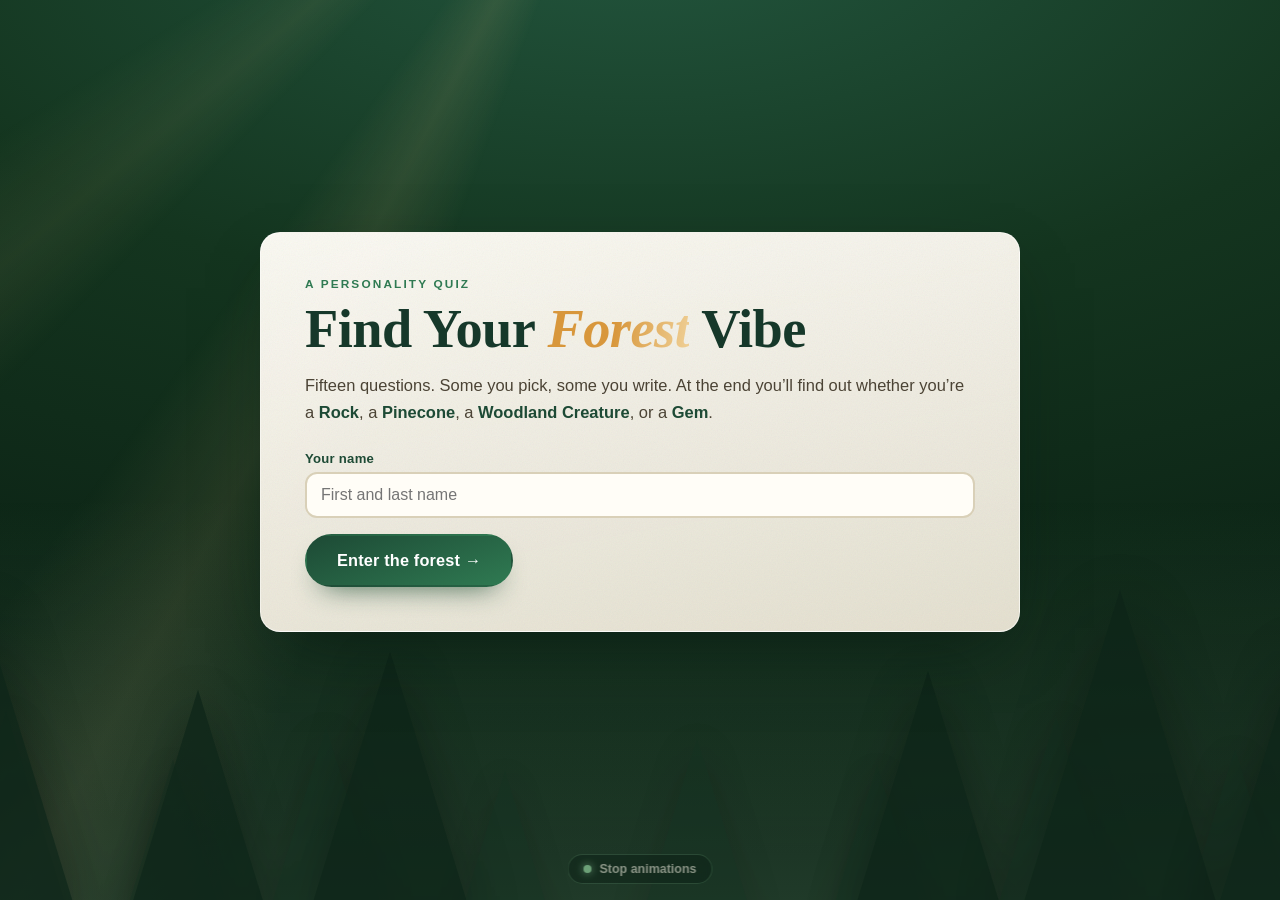
==== index.html @ 9c9c9005 "V1" ====
<!DOCTYPE html>
<html lang="en">
<head>
  <meta charset="UTF-8" />
  <meta name="viewport" content="width=device-width, initial-scale=1.0" />
  <title>Find Your Forest Vibe</title>
  <link rel="stylesheet" href="styles.css" />
  <link rel="icon" href="data:image/svg+xml,<svg xmlns='http://www.w3.org/2000/svg' viewBox='0 0 100 100'><text y='.9em' font-size='90'>🌲</text></svg>" />
</head>
<body>
  <!-- decorative background -->
  <div class="canopy" aria-hidden="true">
    <div class="rays"></div>
    <div class="fog"></div>
    <div class="trees trees--far">
      <span class="tree"></span><span class="tree"></span><span class="tree"></span>
      <span class="tree"></span><span class="tree"></span><span class="tree"></span>
      <span class="tree"></span><span class="tree"></span>
    </div>
    <div class="trees trees--near">
      <span class="tree"></span><span class="tree"></span><span class="tree"></span>
      <span class="tree"></span><span class="tree"></span><span class="tree"></span>
    </div>
    <div class="fireflies">
      <i></i><i></i><i></i><i></i><i></i><i></i><i></i><i></i><i></i><i></i><i></i><i></i>
    </div>
    <div class="leaffall">
      <span>🍃</span><span>🍂</span><span>🍃</span><span>🌿</span><span>🍂</span><span>🍃</span>
    </div>
  </div>

  <div class="confetti" id="confetti" aria-hidden="true"></div>

  <main class="stage">

    <!-- ───────────────────── START ───────────────────── -->
    <section id="screen-start" class="screen is-active">
      <div class="card card--intro">
        <p class="eyebrow">A personality quiz</p>
        <h1 class="title">Find Your <em>Forest</em> Vibe</h1>
        <p class="lede">
          Fifteen questions. Some you pick, some you write.
          At the end you’ll find out whether you’re a
          <strong>Rock</strong>, a <strong>Pinecone</strong>,
          a <strong>Woodland Creature</strong>, or a <strong>Gem</strong>.
        </p>

        <form id="start-form" class="start-form" novalidate>
          <label class="field">
            <span class="field__label">Your name</span>
            <input id="student-name" name="name" type="text" autocomplete="name"
                   placeholder="First and last name" required />
          </label>
          <p id="start-error" class="error" role="alert" hidden></p>
          <button type="submit" class="btn btn--primary btn--big">Enter the forest →</button>
        </form>

        <p id="resume-note" class="resume" hidden>
          Found saved answers from earlier.
          <button type="button" id="resume-btn" class="linkbtn">Pick up where you left off</button>
          ·
          <button type="button" id="discard-btn" class="linkbtn linkbtn--quiet">Start over</button>
        </p>
      </div>
    </section>

    <!-- ───────────────────── QUIZ ───────────────────── -->
    <section id="screen-quiz" class="screen">
      <header class="quizbar">
        <div class="quizbar__row">
          <span class="counter">Question <b id="q-current">1</b> of <b id="q-total">15</b></span>
          <span id="q-kind" class="pill">Multiple choice</span>
        </div>
        <div class="trail">
          <div class="trail__track">
            <div class="progress" role="progressbar" aria-valuemin="0" aria-valuemax="100"
                 aria-valuenow="0" aria-label="Quiz progress">
              <div class="progress__fill" id="progress-fill"></div>
            </div>
            <span class="trail__walker" id="trail-walker"><b>🐿️</b></span>
          </div>
          <span class="trail__goal">🌲</span>
        </div>
      </header>

      <div class="card card--question" id="question-card">
        <form id="question-form" novalidate>
          <h2 class="question" id="question-text"></h2>
          <div class="directions" id="directions" hidden>
            <p class="directions__text" id="question-prompt"></p>
            <p class="directions__req" id="question-req"></p>
          </div>

          <!-- choices get injected here -->
          <div class="choices" id="choices" role="radiogroup" aria-labelledby="question-text"></div>

          <!-- written response -->
          <div class="written" id="written" hidden>
            <textarea id="answer-text" rows="9" spellcheck="true"></textarea>
            <p class="nopaste" id="nopaste" role="alert" hidden>
              🔒 Copy and paste are turned off — please type your answer in your own words.
            </p>
          </div>

          <p id="q-error" class="error" role="alert" hidden></p>

          <div class="nav">
            <button type="button" id="back-btn" class="btn btn--ghost">← Back</button>
            <button type="submit" id="next-btn" class="btn btn--primary">Next →</button>
          </div>
        </form>
      </div>

      <p class="hint" id="keyhint">Tip: press <kbd>1</kbd>–<kbd>4</kbd> to choose, <kbd>Enter</kbd> to continue.</p>
    </section>

    <!-- ───────────────────── RESULTS ───────────────────── -->
    <section id="screen-results" class="screen">
      <div class="card card--result">
        <div class="result__badge" id="result-emoji">🌲</div>
        <p class="eyebrow" id="result-for"></p>
        <h1 class="result__title" id="result-heading"></h1>
        <p class="result__desc" id="result-desc"></p>

        <div class="tally" id="tally"></div>

        <div class="result__actions">
          <button type="button" id="pdf-btn" class="btn btn--primary btn--big">⬇ Save my answers as a PDF</button>
        </div>
        <p class="turnin">
          This is the last step — save the PDF and turn it in so your teacher
          gets your written answers.
        </p>

        <div class="result__secondary">
          <button type="button" id="edit-btn" class="btn btn--ghost">← Go back and edit</button>
          <button type="button" id="download-btn" class="btn btn--ghost">Backup: save as text file</button>
          <button type="button" id="restart-btn" class="btn btn--ghost btn--quiet">Start over</button>
        </div>

        <div class="helpnote" id="helpnote">
          <p class="helpnote__title">⚠️ If the PDF won’t save</p>
          <p class="helpnote__body">
            Don’t close this tab. Tell <span id="teacher-name">your teacher</span>
            right away<span id="teacher-contact"></span> so your work doesn’t get lost —
            they can help you save it another way.
          </p>
        </div>
      </div>
    </section>

  </main>

  <!-- ─────────────── turn-it-in reminder ─────────────── -->
  <div class="modal no-print" id="submit-modal" hidden>
    <div class="modal__backdrop" data-close="submit"></div>
    <div class="modal__panel" role="dialog" aria-modal="true" aria-labelledby="submit-modal-title">
      <div class="modal__icon">📥</div>
      <h2 class="modal__title" id="submit-modal-title">Before you go — turn it in!</h2>
      <ol class="steps">
        <li><b>Save your PDF.</b> Use the green button and choose <i>Save as PDF</i>.</li>
        <li><b>Upload it to Schoology</b> right now, while you have time.</li>
        <li>Then you’re done — no need to keep this tab open.</li>
      </ol>
      <p class="modal__note">
        Do it now rather than later — nothing is saved anywhere except on this computer.
      </p>
      <div class="modal__actions">
        <button type="button" class="btn btn--primary" id="modal-pdf-btn">⬇ Save my PDF now</button>
        <button type="button" class="btn btn--ghost" data-close="submit">I already submitted it</button>
      </div>
    </div>
  </div>

  <!-- Never shown on screen. This is what the PDF / printout is made of. -->
  <article id="print-sheet" aria-hidden="true">
    <header class="sheet__head">
      <h1>Find Your Forest Vibe</h1>
      <table class="sheet__meta">
        <tr><th>Name</th><td id="print-name"></td></tr>
        <tr><th>Completed</th><td id="print-date"></td></tr>
        <tr><th>Result</th><td id="print-result"></td></tr>
        <tr><th>Points</th><td id="print-tally"></td></tr>
      </table>
    </header>
    <ol class="sheet__list" id="print-list"></ol>
  </article>

  <button type="button" id="motion-toggle" class="motion-toggle no-print" aria-pressed="false">
    <span class="motion-toggle__dot" aria-hidden="true"></span>
    <span id="motion-label">Stop animations</span>
  </button>

  <script src="questions.js"></script>
  <script src="app.js"></script>
</body>
</html>
---- styles.css ----
/* ============================================================
   Find Your Forest Vibe
   ============================================================ */

:root {
  --bark:       #2f2418;
  --moss-900:   #0d2418;
  --moss-800:   #16382a;
  --moss-700:   #1d4a35;
  --moss-500:   #2f7a52;
  --moss-300:   #6fae83;
  --fern:       #8fce9b;
  --cream:      #f6f1e4;
  --cream-dim:  #e4dcc7;
  --paper:      #fffdf7;
  --amber:      #d8973c;
  --amber-soft: #f0c987;
  --berry:      #b4453c;

  --radius:     20px;
  --radius-sm:  12px;
  --shadow:     0 26px 70px -30px rgba(6, 24, 15, .8);
  --ring:       0 0 0 3px rgba(216, 151, 60, .55);

  --serif: "Iowan Old Style", "Palatino Linotype", Palatino, Georgia, "Times New Roman", serif;
  --sans: -apple-system, BlinkMacSystemFont, "Segoe UI", Roboto, "Helvetica Neue", Arial, sans-serif;

  /* subtle paper grain, inlined so the page stays a single self-contained folder */
  --grain: url("data:image/svg+xml,%3Csvg xmlns='http://www.w3.org/2000/svg' width='140' height='140'%3E%3Cfilter id='n'%3E%3CfeTurbulence type='fractalNoise' baseFrequency='.85' numOctaves='3'/%3E%3C/filter%3E%3Crect width='140' height='140' filter='url(%23n)' opacity='.35'/%3E%3C/svg%3E");
}

* { box-sizing: border-box; }

/* beats layout rules like `.choices { display: grid }` */
[hidden] { display: none !important; }

html, body { height: 100%; }

body {
  margin: 0;
  font-family: var(--sans);
  color: var(--cream);
  background: radial-gradient(150% 105% at 50% -10%, #23573f 0%, #14351f 42%, #081a10 100%);
  -webkit-font-smoothing: antialiased;
  overflow-x: hidden;

  /* page text can't be selected, so it can't be copied out either */
  -webkit-user-select: none;
  -ms-user-select: none;
  user-select: none;
}

/* …except inside the boxes students type in, where they still need to select
   and correct their own words. Pasting into them is blocked in app.js. */
textarea, input[type="text"] {
  -webkit-user-select: text;
  -ms-user-select: text;
  user-select: text;
}

/* ============================================================
   1. THE FOREST (decorative background)
   ============================================================ */

.canopy { position: fixed; inset: 0; pointer-events: none; z-index: 0; overflow: hidden; }

/* light filtering down through the trees */
.rays {
  position: absolute; top: -30%; left: 50%; width: 160vmax; height: 160vmax;
  transform: translateX(-50%);
  background: conic-gradient(
    from 200deg at 50% 0%,
    transparent 0deg, rgba(240, 201, 135, .10) 8deg, transparent 16deg,
    transparent 24deg, rgba(240, 201, 135, .07) 30deg, transparent 38deg,
    transparent 50deg, rgba(240, 201, 135, .09) 56deg, transparent 66deg
  );
  animation: sweep 26s ease-in-out infinite alternate;
}
@keyframes sweep {
  from { transform: translateX(-50%) rotate(-4deg); opacity: .75; }
  to   { transform: translateX(-50%) rotate(4deg);  opacity: 1; }
}

.fog {
  position: absolute; inset: auto 0 0 0; height: 62%;
  background: linear-gradient(to top, rgba(143, 206, 155, .18), transparent 72%);
  animation: breathe 12s ease-in-out infinite alternate;
}
@keyframes breathe { from { opacity: .65; } to { opacity: 1; } }

/* two parallax tree layers, each drifting a little */
.trees { position: absolute; inset: auto 0 0 0; }
.trees--far  { height: 40vh; opacity: .38; animation: sway 19s ease-in-out infinite alternate; }
.trees--near { height: 52vh; opacity: .72; animation: sway 13s ease-in-out infinite alternate-reverse; }

@keyframes sway {
  from { transform: translateX(-14px); }
  to   { transform: translateX(14px); }
}

.tree {
  position: absolute; bottom: -3vh;
  width: 0; height: 0;
  border-left: 6.5vw solid transparent;
  border-right: 6.5vw solid transparent;
  border-bottom: 30vh solid var(--moss-900);
  filter: drop-shadow(0 0 26px rgba(0, 0, 0, .4));
  transform: scale(var(--s, 1));
  transform-origin: 50% 100%;
}
.trees--far .tree { border-bottom-color: #123020; }

.trees--far  .tree:nth-child(1) { left: -6vw;  --s: .8; }
.trees--far  .tree:nth-child(2) { left:  7vw;  --s: .62; }
.trees--far  .tree:nth-child(3) { left: 19vw;  --s: .74; }
.trees--far  .tree:nth-child(4) { left: 33vw;  --s: .58; }
.trees--far  .tree:nth-child(5) { left: 48vw;  --s: .7; }
.trees--far  .tree:nth-child(6) { left: 62vw;  --s: .6; }
.trees--far  .tree:nth-child(7) { left: 76vw;  --s: .78; }
.trees--far  .tree:nth-child(8) { left: 90vw;  --s: .66; }

.trees--near .tree:nth-child(1) { left: -8vw;   --s: 1.2; }
.trees--near .tree:nth-child(2) { left:  9vw;   --s: .88; }
.trees--near .tree:nth-child(3) { left: 24vw;   --s: 1.02; }
.trees--near .tree:nth-child(4) { right: 21vw;  --s: .95; }
.trees--near .tree:nth-child(5) { right: 6vw;   --s: 1.25; }
.trees--near .tree:nth-child(6) { right: -8vw;  --s: 1.05; }

/* fireflies */
.fireflies { position: absolute; inset: 0; }
.fireflies i {
  position: absolute; bottom: -20px;
  width: 6px; height: 6px; border-radius: 50%;
  background: var(--amber-soft);
  box-shadow: 0 0 10px 3px rgba(240, 201, 135, .55);
  opacity: 0;
  animation: float linear infinite, glow 2.6s ease-in-out infinite;
}
.fireflies i:nth-child(1)  { left:  5%; animation-duration: 21s, 2.2s; animation-delay:  0s, .1s; }
.fireflies i:nth-child(2)  { left: 13%; animation-duration: 26s, 3.1s; animation-delay:  3s, .6s; }
.fireflies i:nth-child(3)  { left: 22%; animation-duration: 18s, 2.5s; animation-delay:  7s, .2s; }
.fireflies i:nth-child(4)  { left: 30%; animation-duration: 29s, 3.4s; animation-delay:  1s, .9s; }
.fireflies i:nth-child(5)  { left: 39%; animation-duration: 23s, 2.1s; animation-delay:  9s, .4s; }
.fireflies i:nth-child(6)  { left: 47%; animation-duration: 20s, 2.9s; animation-delay:  5s, .7s; }
.fireflies i:nth-child(7)  { left: 56%; animation-duration: 27s, 2.4s; animation-delay: 12s, .3s; }
.fireflies i:nth-child(8)  { left: 65%; animation-duration: 22s, 3.2s; animation-delay:  2s, .8s; }
.fireflies i:nth-child(9)  { left: 73%; animation-duration: 25s, 2.6s; animation-delay:  8s, .5s; }
.fireflies i:nth-child(10) { left: 81%; animation-duration: 19s, 3.0s; animation-delay: 14s, .1s; }
.fireflies i:nth-child(11) { left: 89%; animation-duration: 28s, 2.3s; animation-delay:  4s, .6s; }
.fireflies i:nth-child(12) { left: 96%; animation-duration: 24s, 2.8s; animation-delay: 10s, .9s; }

@keyframes float {
  0%   { transform: translate(0, 0) scale(.6); opacity: 0; }
  8%   { opacity: 1; }
  35%  { transform: translate(34px, -38vh) scale(1); }
  70%  { transform: translate(-26px, -74vh) scale(.85); }
  92%  { opacity: .5; }
  100% { transform: translate(14px, -108vh) scale(.5); opacity: 0; }
}
@keyframes glow {
  0%, 100% { box-shadow: 0 0 6px 2px rgba(240, 201, 135, .3); }
  50%      { box-shadow: 0 0 16px 5px rgba(240, 201, 135, .75); }
}

/* drifting leaves */
.leaffall { position: absolute; inset: 0; }
.leaffall span {
  position: absolute; top: -8vh; font-size: 20px; opacity: .5;
  animation: tumble linear infinite;
}
.leaffall span:nth-child(1) { left: 12%; animation-duration: 17s; animation-delay: 0s;  font-size: 18px; }
.leaffall span:nth-child(2) { left: 28%; animation-duration: 23s; animation-delay: 6s;  font-size: 22px; }
.leaffall span:nth-child(3) { left: 45%; animation-duration: 19s; animation-delay: 11s; font-size: 16px; }
.leaffall span:nth-child(4) { left: 63%; animation-duration: 25s; animation-delay: 3s;  font-size: 20px; }
.leaffall span:nth-child(5) { left: 78%; animation-duration: 21s; animation-delay: 15s; font-size: 17px; }
.leaffall span:nth-child(6) { left: 92%; animation-duration: 27s; animation-delay: 8s;  font-size: 21px; }

@keyframes tumble {
  0%   { transform: translate(0, 0) rotate(0deg); opacity: 0; }
  10%  { opacity: .55; }
  25%  { transform: translate(-40px, 25vh) rotate(120deg); }
  50%  { transform: translate(45px, 52vh) rotate(220deg); }
  75%  { transform: translate(-30px, 78vh) rotate(340deg); }
  95%  { opacity: .3; }
  100% { transform: translate(20px, 112vh) rotate(460deg); opacity: 0; }
}

/* ============================================================
   2. LAYOUT
   ============================================================ */

.stage {
  position: relative; z-index: 1;
  min-height: 100%;
  display: flex; align-items: center; justify-content: center;
  padding: clamp(18px, 4vw, 48px);
  padding-bottom: 84px; /* room for the motion toggle */
}

/* ---------- stop-animations toggle ---------- */
.motion-toggle {
  position: fixed; z-index: 70;
  bottom: 16px; left: 50%; transform: translateX(-50%);
  display: inline-flex; align-items: center; gap: 8px;
  font: inherit; font-size: .78rem; font-weight: 600;
  color: rgba(246, 241, 228, .75);
  background: rgba(10, 30, 20, .6);
  border: 1px solid rgba(143, 206, 155, .28);
  border-radius: 999px;
  padding: 7px 15px; cursor: pointer;
  backdrop-filter: blur(6px);
  transition: color .18s, background .18s, border-color .18s, opacity .18s;
  opacity: .7;
}
.motion-toggle:hover { opacity: 1; color: #fff; border-color: var(--fern); background: rgba(10, 30, 20, .85); }
.motion-toggle:focus-visible { outline: none; opacity: 1; box-shadow: var(--ring); }

.motion-toggle__dot {
  width: 8px; height: 8px; border-radius: 50%;
  background: var(--fern);
  box-shadow: 0 0 8px rgba(143, 206, 155, .9);
  animation: blip 1.6s ease-in-out infinite;
}
@keyframes blip { 0%, 100% { opacity: 1; } 50% { opacity: .25; } }

/* the switch itself: kill every keyframe animation, keep interface transitions */
body.still *,
body.still *::before,
body.still *::after { animation: none !important; }

body.still .leaffall,
body.still .fireflies,
body.still .rays,
body.still .confetti { display: none; }

body.still .motion-toggle__dot { background: #8d8676; box-shadow: none; }

.screen { display: none; width: 100%; max-width: 760px; }
.screen.is-active { display: block; animation: rise .55s cubic-bezier(.2, .7, .3, 1) both; }

@keyframes rise {
  from { opacity: 0; transform: translateY(22px) scale(.985); }
  to   { opacity: 1; transform: none; }
}

/* ---------- cards ---------- */
.card {
  position: relative;
  background: linear-gradient(170deg, rgba(255,253,247,.98), rgba(240,234,218,.95));
  color: var(--bark);
  border-radius: var(--radius);
  box-shadow: var(--shadow);
  padding: clamp(24px, 4.5vw, 44px);
  border: 1px solid rgba(255,255,255,.55);
  isolation: isolate;
}

/* paper grain */
.card::after {
  content: ""; position: absolute; inset: 0; z-index: -1;
  background-image: var(--grain);
  opacity: .22; mix-blend-mode: multiply;
  border-radius: inherit; pointer-events: none;
}

.card + .card { margin-top: 20px; }

.card--question { overflow: hidden; }
.card--question::before {
  content: ""; position: absolute; inset: 0 auto 0 0; width: 6px;
  background: linear-gradient(var(--moss-500), var(--fern), var(--amber-soft));
  background-size: 100% 200%;
  animation: creep 6s ease-in-out infinite alternate;
}
@keyframes creep { from { background-position: 0 0; } to { background-position: 0 100%; } }

.card--question.is-entering { animation: slidein .42s cubic-bezier(.2, .75, .3, 1) both; }
@keyframes slidein {
  from { opacity: 0; transform: translateX(30px) rotate(.4deg); }
  to   { opacity: 1; transform: none; }
}

/* ============================================================
   3. TYPOGRAPHY
   ============================================================ */

.eyebrow {
  margin: 0 0 10px; font-size: .74rem; letter-spacing: .18em;
  text-transform: uppercase; color: var(--moss-500); font-weight: 700;
}

.title {
  font-family: var(--serif);
  font-size: clamp(2.1rem, 6.5vw, 3.4rem);
  line-height: 1.05; margin: 0 0 14px; color: var(--moss-800);
  letter-spacing: -.01em;
}
.title em {
  font-style: italic;
  background: linear-gradient(100deg, var(--amber) 20%, #f3d9a5 45%, var(--amber) 70%);
  background-size: 250% 100%;
  -webkit-background-clip: text; background-clip: text;
  -webkit-text-fill-color: transparent; color: transparent;
  animation: shimmer 5s linear infinite;
}
@keyframes shimmer { to { background-position: -250% 0; } }

.lede { margin: 0 0 26px; font-size: 1.03rem; line-height: 1.6; color: #4b4335; }
.lede strong { color: var(--moss-700); }

.question {
  font-family: var(--serif);
  font-size: clamp(1.4rem, 3.4vw, 1.95rem);
  line-height: 1.25; margin: 0 0 8px; color: var(--moss-800);
}
.question:last-of-type { margin-bottom: 22px; }

/* directions block for the written questions */
.directions {
  margin: 0 0 22px;
  padding: 14px 18px;
  background: linear-gradient(100deg, rgba(240, 201, 135, .22), rgba(240, 201, 135, .08));
  border-left: 4px solid var(--amber);
  border-radius: 0 var(--radius-sm) var(--radius-sm) 0;
}
.directions__text {
  margin: 0; font-size: 1.02rem; line-height: 1.55; color: #52493a;
}
.directions__req {
  margin: 8px 0 0;
  font-size: 1.02rem; font-weight: 800; line-height: 1.4;
  color: var(--moss-700);
  display: flex; align-items: center; gap: 8px;
}
.directions__req::before { content: "✍️"; font-size: 1.05rem; }

/* ============================================================
   4. FORM CONTROLS
   ============================================================ */

.start-form { display: grid; gap: 16px; }
.field { display: grid; gap: 6px; }
.field__label { font-size: .82rem; font-weight: 700; color: var(--moss-700); letter-spacing: .02em; }

input[type="text"], textarea {
  font: inherit; color: var(--bark);
  background: var(--paper);
  border: 2px solid #d9d0b8; border-radius: var(--radius-sm);
  padding: 12px 14px; width: 100%;
  transition: border-color .18s, box-shadow .18s, transform .18s;
}
input[type="text"]:focus, textarea:focus {
  outline: none; border-color: var(--moss-500); box-shadow: var(--ring);
}
input[type="text"]:focus { transform: translateY(-1px); }

/* notebook-paper writing area */
textarea {
  resize: vertical;
  min-height: 240px;
  font-size: 16px;
  line-height: 28px;
  padding: 14px 16px;
  background-image: repeating-linear-gradient(
    transparent 0px, transparent 27px, rgba(47, 122, 82, .16) 27px, rgba(47, 122, 82, .16) 28px
  );
  background-attachment: local;
  background-origin: content-box;
}

/* only appears once a student tries to paste */
.nopaste {
  margin: 12px 0 0; padding: 9px 13px;
  border-radius: 8px;
  background: #fdeceb; border-left: 3px solid var(--berry);
  font-size: .87rem; line-height: 1.45; font-weight: 600; color: #8e2f28;
}
.nopaste.is-flagged { animation: shake .45s cubic-bezier(.36, .07, .19, .97); }

/* ---------- choices ---------- */
.choices { display: grid; gap: 10px; margin-bottom: 22px; }

.choice {
  position: relative; display: block;
  animation: dealin .42s cubic-bezier(.2, .8, .3, 1) both;
  animation-delay: calc(var(--i, 0) * 65ms + 90ms);
}
@keyframes dealin {
  from { opacity: 0; transform: translateY(14px) scale(.97); }
  to   { opacity: 1; transform: none; }
}

.choice input { position: absolute; opacity: 0; width: 0; height: 0; }

.choice__box {
  position: relative; overflow: hidden;
  display: flex; align-items: center; gap: 14px;
  padding: 15px 17px;
  background: var(--paper);
  border: 2px solid #ded5bd; border-radius: var(--radius-sm);
  cursor: pointer; line-height: 1.45;
  transition: transform .16s ease, border-color .18s, box-shadow .18s;
}
.choice__box:hover { border-color: var(--moss-300); transform: translateX(4px); }

/* wash that sweeps in behind the selected answer */
.choice__box::before {
  content: ""; position: absolute; inset: 0; z-index: 0;
  background: linear-gradient(100deg, #e6f5ea, #f8fcf6);
  transform: scaleX(0); transform-origin: left;
  transition: transform .32s cubic-bezier(.2, .8, .3, 1);
}
.choice__box > * { position: relative; z-index: 1; }

.choice__key {
  flex: 0 0 auto;
  width: 30px; height: 30px; border-radius: 50%;
  display: grid; place-items: center;
  font-size: .82rem; font-weight: 700;
  background: #ece4cf; color: #7d7460;
  transition: background .2s, color .2s, transform .2s;
}
.choice__key::before { content: attr(data-num); }

.choice input:checked + .choice__box {
  border-color: var(--moss-500);
  box-shadow: 0 12px 28px -18px rgba(31, 90, 58, .95);
}
.choice input:checked + .choice__box::before { transform: scaleX(1); }
.choice input:checked + .choice__box .choice__key {
  background: var(--moss-500); color: #fff;
}
.choice input:checked + .choice__box .choice__key::before { content: "✓"; }
.choice input:focus-visible + .choice__box { box-shadow: var(--ring); }

.choice__key.is-picked { animation: stamp .42s cubic-bezier(.2, 1.5, .4, 1); }
@keyframes stamp {
  0%   { transform: scale(.5) rotate(-25deg); }
  60%  { transform: scale(1.22) rotate(6deg); }
  100% { transform: scale(1); }
}

.choices.nudge { animation: shake .4s; }

/* ---------- errors ---------- */
.error {
  margin: 14px 0 0; padding: 10px 14px;
  background: #fdeceb; border-left: 3px solid var(--berry);
  border-radius: 8px; color: #8e2f28; font-size: .9rem;
}
.error.shake, .shake { animation: shake .42s cubic-bezier(.36, .07, .19, .97); }
@keyframes shake {
  10%, 90% { transform: translateX(-2px); }
  20%, 80% { transform: translateX(4px); }
  30%, 50%, 70% { transform: translateX(-7px); }
  40%, 60% { transform: translateX(7px); }
}

/* ============================================================
   5. BUTTONS
   ============================================================ */

.btn {
  position: relative; overflow: hidden;
  font: inherit; font-weight: 700; letter-spacing: .01em;
  border: 2px solid transparent; border-radius: 999px;
  padding: 12px 22px; cursor: pointer;
  transition: transform .16s cubic-bezier(.2, .9, .3, 1.4), box-shadow .18s, background .18s, color .18s;
}
.btn:active { transform: translateY(1px) scale(.98); }
.btn:focus-visible { outline: none; box-shadow: var(--ring); }
.btn:disabled { opacity: .65; cursor: default; }

.btn--primary {
  background: linear-gradient(160deg, var(--moss-700), var(--moss-500));
  color: #fff;
  box-shadow: 0 14px 28px -16px rgba(23, 74, 47, .95);
}
.btn--primary:hover { transform: translateY(-2px); box-shadow: 0 22px 36px -18px rgba(23, 74, 47, 1); }

/* light sweeping across the button on hover */
.btn--primary::after {
  content: ""; position: absolute; top: 0; left: -60%;
  width: 45%; height: 100%;
  background: linear-gradient(100deg, transparent, rgba(255,255,255,.32), transparent);
  transform: skewX(-20deg);
}
.btn--primary:hover::after { animation: sheen .75s ease-out; }
@keyframes sheen { to { left: 130%; } }

.btn--ghost { background: transparent; color: var(--moss-700); border-color: #d3c9ae; }
.btn--ghost:hover { border-color: var(--moss-500); background: rgba(47,122,82,.08); transform: translateY(-1px); }
.btn--quiet { color: #8d8676; border-color: transparent; }
.btn--big { justify-self: start; padding: 15px 30px; font-size: 1.02rem; }
.btn--big { animation: bob 3.4s ease-in-out infinite; }
@keyframes bob { 0%, 100% { transform: none; } 50% { transform: translateY(-3px); } }
.btn--big:hover { animation: none; }

.linkbtn {
  background: none; border: 0; padding: 0; cursor: pointer;
  font: inherit; font-weight: 700; color: var(--moss-500);
  text-decoration: underline; text-underline-offset: 3px;
}
.linkbtn--quiet { color: #8d8676; font-weight: 400; }
.resume { margin: 20px 0 0; font-size: .9rem; color: #6a6152; }

.nav { display: flex; gap: 12px; align-items: center; }
.nav .btn--primary { margin-left: auto; }

/* ============================================================
   6. QUIZ CHROME — the trail
   ============================================================ */

.quizbar { margin-bottom: 18px; }
.quizbar__row {
  display: flex; align-items: center; justify-content: space-between;
  gap: 12px; margin-bottom: 14px;
}
.counter { font-size: .86rem; color: var(--cream-dim); letter-spacing: .04em; }
.counter b { color: #fff; display: inline-block; }
.counter b.tick { animation: tick .45s cubic-bezier(.2, 1.4, .4, 1); }
@keyframes tick {
  0%   { transform: translateY(9px) scale(.7); opacity: .2; }
  100% { transform: none; opacity: 1; }
}

.pill {
  font-size: .7rem; text-transform: uppercase; letter-spacing: .12em;
  font-weight: 700; padding: 5px 11px; border-radius: 999px;
  background: rgba(143, 206, 155, .16); color: var(--fern);
  border: 1px solid rgba(143, 206, 155, .3);
}

.trail { display: flex; align-items: center; gap: 12px; }
.trail__track { position: relative; flex: 1; }
.trail__goal { font-size: 1.15rem; filter: saturate(1.2); }

.progress {
  height: 8px; border-radius: 999px; overflow: hidden;
  background: rgba(255, 255, 255, .13);
  box-shadow: inset 0 1px 3px rgba(0,0,0,.3);
}
.progress__fill {
  height: 100%; width: 0;
  background: linear-gradient(90deg, var(--moss-500), var(--fern) 60%, var(--amber-soft));
  background-size: 220% 100%;
  border-radius: 999px;
  transition: width .55s cubic-bezier(.2, .8, .25, 1);
  animation: slide 3.5s linear infinite;
}
@keyframes slide { to { background-position: 220% 0; } }

.trail__walker {
  position: absolute; top: 50%; left: 0;
  transform: translate(-50%, -62%);
  transition: left .55s cubic-bezier(.2, .8, .25, 1);
  will-change: left;
}
.trail__walker b { display: block; font-size: 1.2rem; }
.trail__walker.is-hopping b { animation: hop .55s ease-out; }
@keyframes hop {
  0%   { transform: translateY(0) scale(1); }
  35%  { transform: translateY(-11px) scale(1.12) rotate(-8deg); }
  70%  { transform: translateY(-3px) scale(.97) rotate(4deg); }
  100% { transform: translateY(0) scale(1); }
}

.hint { margin: 16px 2px 0; font-size: .8rem; color: rgba(246, 241, 228, .55); }
kbd {
  font-family: ui-monospace, SFMono-Regular, Menlo, monospace; font-size: .76rem;
  background: rgba(255,255,255,.12); border: 1px solid rgba(255,255,255,.2);
  border-bottom-width: 2px; border-radius: 5px; padding: 1px 6px;
}

/* ============================================================
   7. RESULTS
   ============================================================ */

.card--result { text-align: center; overflow: hidden; }

/* slow shine crossing the result card */
.card--result::before {
  content: ""; position: absolute; top: -50%; left: -70%;
  width: 45%; height: 200%;
  background: linear-gradient(100deg, transparent, rgba(255,255,255,.55), transparent);
  transform: skewX(-18deg);
  animation: glide 5.5s ease-in-out 1s infinite;
  pointer-events: none;
}
@keyframes glide {
  0%   { left: -70%; }
  55%  { left: 150%; }
  100% { left: 150%; }
}

.result__badge {
  font-size: 4.4rem; line-height: 1; margin-bottom: 6px;
  animation: pop .7s cubic-bezier(.2, 1.5, .4, 1) both .1s, hover 4s ease-in-out 1s infinite;
  filter: drop-shadow(0 10px 18px rgba(23, 74, 47, .3));
}
@keyframes pop {
  from { transform: scale(.3) rotate(-18deg); opacity: 0; }
  to   { transform: scale(1) rotate(0); opacity: 1; }
}
@keyframes hover {
  0%, 100% { transform: translateY(0) rotate(0deg); }
  50%      { transform: translateY(-8px) rotate(2deg); }
}

.result__title {
  font-family: var(--serif); font-size: clamp(2rem, 6vw, 2.9rem);
  margin: 0 0 14px; color: var(--moss-800);
  animation: rise .6s cubic-bezier(.2,.7,.3,1) both .25s;
}
.result__desc {
  margin: 0 auto 28px; max-width: 54ch;
  font-size: 1.05rem; line-height: 1.65; color: #4b4335;
  animation: rise .6s cubic-bezier(.2,.7,.3,1) both .35s;
}

.tally { display: grid; gap: 10px; margin-bottom: 28px; text-align: left; }
.tally__row {
  display: grid; grid-template-columns: 160px 1fr 32px; align-items: center; gap: 10px;
  animation: rise .5s cubic-bezier(.2,.7,.3,1) both;
  animation-delay: calc(var(--i, 0) * 90ms + 400ms);
}
.tally__name { font-size: .84rem; font-weight: 700; color: #6a6152; }
.tally__track { height: 11px; background: #e7dfc8; border-radius: 999px; overflow: hidden; }
.tally__bar {
  display: block; height: 100%; width: 0; border-radius: 999px;
  background: linear-gradient(90deg, var(--moss-500), var(--fern));
  transition: width .9s cubic-bezier(.2, .8, .25, 1);
}
.tally__row.is-winner .tally__name { color: var(--moss-700); }
.tally__row.is-winner .tally__bar {
  background: linear-gradient(90deg, var(--amber), var(--amber-soft));
  box-shadow: 0 0 12px rgba(216, 151, 60, .55);
}
.tally__num {
  font-size: .84rem; font-weight: 700; color: #8d8676;
  text-align: right; font-variant-numeric: tabular-nums;
}

.result__actions { display: flex; flex-wrap: wrap; gap: 10px; justify-content: center; }
.result__actions .btn--big { justify-self: center; }

.turnin {
  margin: 14px 0 0; font-size: .92rem; line-height: 1.5; color: #6a6152;
  max-width: 42ch; margin-inline: auto;
}

.result__secondary {
  display: flex; flex-wrap: wrap; gap: 8px; justify-content: center;
  margin-top: 24px; padding-top: 22px;
  border-top: 1px dashed #ded5bd;
}
.result__secondary .btn { font-size: .86rem; padding: 9px 16px; }

/* ---------- help note ---------- */
.helpnote {
  margin: 22px auto 0; max-width: 46ch; text-align: left;
  padding: 14px 18px; border-radius: var(--radius-sm);
  background: rgba(180, 69, 60, .07);
  border: 1px solid rgba(180, 69, 60, .22);
  transition: background .3s, border-color .3s, transform .3s;
}
.helpnote__title { margin: 0 0 6px; font-size: .92rem; font-weight: 800; color: #8e2f28; }
.helpnote__body { margin: 0; font-size: .89rem; line-height: 1.55; color: #6a5450; }

.helpnote.is-urgent {
  background: rgba(180, 69, 60, .16);
  border-color: var(--berry);
  transform: scale(1.02);
  animation: shake .5s;
}
.helpnote.is-urgent .helpnote__title::after { content: " — this means you, right now"; font-weight: 700; }

/* ---------- confetti ---------- */
.confetti {
  position: fixed; inset: 0; z-index: 60;
  pointer-events: none; overflow: hidden;
}
.confetti__bit {
  position: absolute; top: -50px;
  animation-name: fall; animation-timing-function: linear; animation-fill-mode: forwards;
}
@keyframes fall {
  0%   { transform: translate(0, 0) rotate(0deg); opacity: 0; }
  8%   { opacity: 1; }
  100% { transform: translate(var(--drift, 0), 112vh) rotate(var(--spin, 360deg)); opacity: .15; }
}

/* ============================================================
   8. MODAL
   ============================================================ */

body.modal-open { overflow: hidden; }

.modal { position: fixed; inset: 0; z-index: 90; display: grid; place-items: center; padding: 20px; }

.modal__backdrop {
  position: absolute; inset: 0;
  background: rgba(6, 20, 13, .68);
  backdrop-filter: blur(3px);
  animation: fadein .3s ease both;
}
@keyframes fadein { from { opacity: 0; } to { opacity: 1; } }

.modal__panel {
  position: relative;
  width: min(100%, 480px);
  max-height: calc(100vh - 40px); overflow-y: auto;
  background: linear-gradient(170deg, var(--paper), #f1ebdc);
  color: var(--bark);
  border-radius: var(--radius);
  border: 1px solid rgba(255,255,255,.6);
  box-shadow: 0 40px 90px -30px rgba(0,0,0,.7);
  padding: clamp(24px, 5vw, 36px);
  text-align: center;
  animation: popin .42s cubic-bezier(.2, 1.2, .35, 1) both;
}
@keyframes popin {
  from { opacity: 0; transform: translateY(24px) scale(.94); }
  to   { opacity: 1; transform: none; }
}

.modal__icon { font-size: 2.8rem; line-height: 1; margin-bottom: 10px; }
.modal__title {
  font-family: var(--serif); font-size: clamp(1.4rem, 4vw, 1.85rem);
  margin: 0 0 18px; color: var(--moss-800);
}

.steps {
  margin: 0 0 16px; padding-left: 20px;
  text-align: left; display: grid; gap: 10px;
  font-size: .96rem; line-height: 1.5; color: #4b4335;
}
.steps li::marker { color: var(--moss-500); font-weight: 800; }
.steps b { color: var(--moss-700); }

.modal__note {
  margin: 0 0 20px; padding: 10px 14px;
  background: rgba(216, 151, 60, .14);
  border-left: 3px solid var(--amber);
  border-radius: 0 8px 8px 0;
  text-align: left; font-size: .87rem; line-height: 1.5; color: #6a6152;
}

.modal__actions { display: flex; flex-wrap: wrap; gap: 10px; justify-content: center; }

/* ============================================================
   9. RESPONSIVE / MOTION / PRINT
   ============================================================ */

@media (max-width: 540px) {
  .nav { flex-direction: column-reverse; align-items: stretch; }
  .nav .btn--primary { margin-left: 0; }
  .tally__row { grid-template-columns: 118px 1fr 28px; }
  #keyhint { display: none; }
  .choice__box { padding: 13px 14px; gap: 11px; }
  .leaffall span:nth-child(n+4) { display: none; }
  textarea { min-height: 200px; }
}

@media (prefers-reduced-motion: reduce) {
  *, *::before, *::after {
    animation-duration: .001ms !important;
    animation-iteration-count: 1 !important;
    transition-duration: .001ms !important;
  }
  .card--result::before, .leaffall, .fireflies, .rays { display: none; }
}

/* the printout / PDF — hidden on screen, the only thing that prints */
#print-sheet { display: none; }

@media print {
  @page { margin: 0.6in; }

  html, body {
    background: #fff !important; color: #000 !important;
    height: auto; overflow: visible;
  }

  /* everything the student sees is screen-only */
  .canopy, .confetti, .stage, .modal, .motion-toggle, .no-print { display: none !important; }

  #print-sheet {
    display: block;
    font-family: Georgia, "Times New Roman", serif;
    font-size: 11.5pt; line-height: 1.5; color: #000;
  }

  .sheet__head { border-bottom: 2px solid #000; padding-bottom: 10pt; margin-bottom: 16pt; }
  .sheet__head h1 { font-size: 19pt; margin: 0 0 10pt; letter-spacing: -.01em; }

  .sheet__meta { border-collapse: collapse; font-size: 10.5pt; }
  .sheet__meta th {
    text-align: left; padding: 1pt 14pt 1pt 0;
    font-size: 8.5pt; letter-spacing: .1em; text-transform: uppercase;
    color: #444; vertical-align: top; white-space: nowrap;
  }
  .sheet__meta td { padding: 1pt 0; }

  .sheet__list { margin: 0; padding-left: 20pt; }
  .sheet__item { margin-bottom: 15pt; page-break-inside: avoid; }
  .sheet__item--long { page-break-inside: auto; }
  .sheet__list li::marker { font-weight: bold; }

  .sheet__q { margin: 0 0 3pt; font-weight: bold; }
  .sheet__req { margin: 0 0 5pt; font-size: 9pt; font-style: italic; color: #555; }
  .sheet__a {
    margin: 0; white-space: pre-wrap;
    padding-left: 9pt; border-left: 2pt solid #bbb;
    orphans: 3; widows: 3;
  }
  .sheet__a--empty { color: #777; font-style: italic; border-left-color: #ddd; }
}
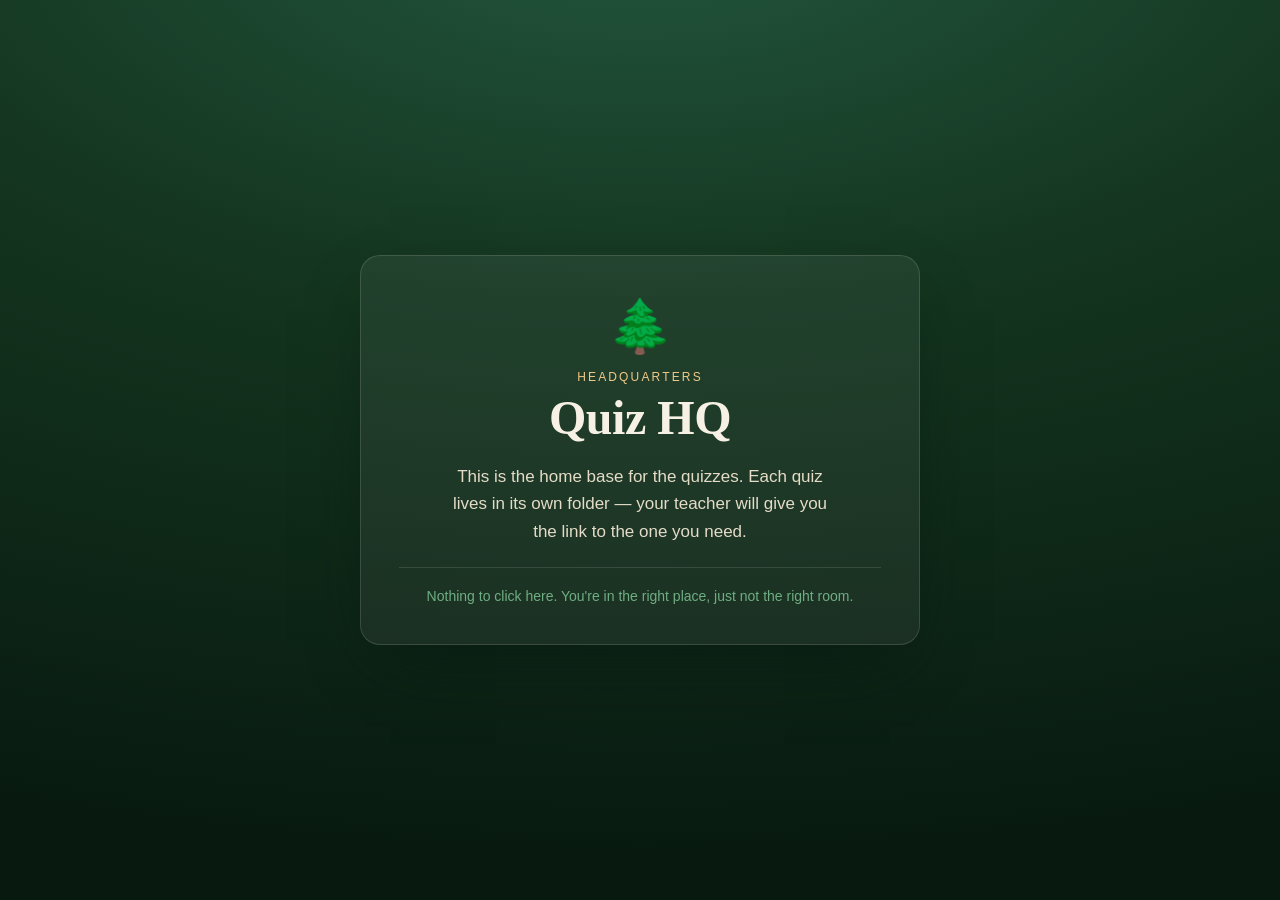
==== commit 0797d191: "v6 - added 7th grade and subfolders" ====
--- a/index.html
+++ b/index.html
@@ -3,195 +3,22 @@
 <head>
   <meta charset="UTF-8" />
   <meta name="viewport" content="width=device-width, initial-scale=1.0" />
-  <title>Find Your Forest Vibe</title>
+  <title>Quiz HQ</title>
   <link rel="stylesheet" href="styles.css" />
   <link rel="icon" href="data:image/svg+xml,<svg xmlns='http://www.w3.org/2000/svg' viewBox='0 0 100 100'><text y='.9em' font-size='90'>🌲</text></svg>" />
 </head>
 <body>
-  <!-- decorative background -->
-  <div class="canopy" aria-hidden="true">
-    <div class="rays"></div>
-    <div class="fog"></div>
-    <div class="trees trees--far">
-      <span class="tree"></span><span class="tree"></span><span class="tree"></span>
-      <span class="tree"></span><span class="tree"></span><span class="tree"></span>
-      <span class="tree"></span><span class="tree"></span>
+  <main class="hq">
+    <div class="card">
+      <div class="mark" aria-hidden="true">🌲</div>
+      <p class="eyebrow">Headquarters</p>
+      <h1>Quiz HQ</h1>
+      <p class="lede">
+        This is the home base for the quizzes. Each quiz lives in its own
+        folder — your teacher will give you the link to the one you need.
+      </p>
+      <p class="note">Nothing to click here. You're in the right place, just not the right room.</p>
     </div>
-    <div class="trees trees--near">
-      <span class="tree"></span><span class="tree"></span><span class="tree"></span>
-      <span class="tree"></span><span class="tree"></span><span class="tree"></span>
-    </div>
-    <div class="fireflies">
-      <i></i><i></i><i></i><i></i><i></i><i></i><i></i><i></i><i></i><i></i><i></i><i></i>
-    </div>
-    <div class="leaffall">
-      <span>🍃</span><span>🍂</span><span>🍃</span><span>🌿</span><span>🍂</span><span>🍃</span>
-    </div>
-  </div>
-
-  <div class="confetti" id="confetti" aria-hidden="true"></div>
-
-  <main class="stage">
-
-    <!-- ───────────────────── START ───────────────────── -->
-    <section id="screen-start" class="screen is-active">
-      <div class="card card--intro">
-        <p class="eyebrow">A personality quiz</p>
-        <h1 class="title">Find Your <em>Forest</em> Vibe</h1>
-        <p class="lede">
-          Fifteen questions. Some you pick, some you write.
-          At the end you’ll find out whether you’re a
-          <strong>Rock</strong>, a <strong>Pinecone</strong>,
-          a <strong>Woodland Creature</strong>, or a <strong>Gem</strong>.
-        </p>
-
-        <form id="start-form" class="start-form" novalidate>
-          <label class="field">
-            <span class="field__label">Your name</span>
-            <input id="student-name" name="name" type="text" autocomplete="name"
-                   placeholder="First and last name" required />
-          </label>
-          <p id="start-error" class="error" role="alert" hidden></p>
-          <button type="submit" class="btn btn--primary btn--big">Enter the forest →</button>
-        </form>
-
-        <p id="resume-note" class="resume" hidden>
-          Found saved answers from earlier.
-          <button type="button" id="resume-btn" class="linkbtn">Pick up where you left off</button>
-          ·
-          <button type="button" id="discard-btn" class="linkbtn linkbtn--quiet">Start over</button>
-        </p>
-      </div>
-    </section>
-
-    <!-- ───────────────────── QUIZ ───────────────────── -->
-    <section id="screen-quiz" class="screen">
-      <header class="quizbar">
-        <div class="quizbar__row">
-          <span class="counter">Question <b id="q-current">1</b> of <b id="q-total">15</b></span>
-          <span id="q-kind" class="pill">Multiple choice</span>
-        </div>
-        <div class="trail">
-          <div class="trail__track">
-            <div class="progress" role="progressbar" aria-valuemin="0" aria-valuemax="100"
-                 aria-valuenow="0" aria-label="Quiz progress">
-              <div class="progress__fill" id="progress-fill"></div>
-            </div>
-            <span class="trail__walker" id="trail-walker"><b>🐿️</b></span>
-          </div>
-          <span class="trail__goal">🌲</span>
-        </div>
-      </header>
-
-      <div class="card card--question" id="question-card">
-        <form id="question-form" novalidate>
-          <h2 class="question" id="question-text"></h2>
-          <div class="directions" id="directions" hidden>
-            <p class="directions__text" id="question-prompt"></p>
-            <p class="directions__req" id="question-req"></p>
-          </div>
-
-          <!-- choices get injected here -->
-          <div class="choices" id="choices" role="radiogroup" aria-labelledby="question-text"></div>
-
-          <!-- written response -->
-          <div class="written" id="written" hidden>
-            <textarea id="answer-text" rows="9" spellcheck="true"></textarea>
-            <p class="nopaste" id="nopaste" role="alert" hidden>
-              🔒 Copy and paste are turned off — please type your answer in your own words.
-            </p>
-          </div>
-
-          <p id="q-error" class="error" role="alert" hidden></p>
-
-          <div class="nav">
-            <button type="button" id="back-btn" class="btn btn--ghost">← Back</button>
-            <button type="submit" id="next-btn" class="btn btn--primary">Next →</button>
-          </div>
-        </form>
-      </div>
-
-      <p class="hint" id="keyhint">Tip: press <kbd>1</kbd>–<kbd>4</kbd> to choose, <kbd>Enter</kbd> to continue.</p>
-    </section>
-
-    <!-- ───────────────────── RESULTS ───────────────────── -->
-    <section id="screen-results" class="screen">
-      <div class="card card--result">
-        <div class="result__badge" id="result-emoji">🌲</div>
-        <p class="eyebrow" id="result-for"></p>
-        <h1 class="result__title" id="result-heading"></h1>
-        <p class="result__desc" id="result-desc"></p>
-
-        <div class="tally" id="tally"></div>
-
-        <div class="result__actions">
-          <button type="button" id="pdf-btn" class="btn btn--primary btn--big">⬇ Save my answers as a PDF</button>
-        </div>
-        <p class="turnin">
-          This is the last step — save the PDF and turn it in so your teacher
-          gets your written answers.
-        </p>
-
-        <div class="result__secondary">
-          <button type="button" id="edit-btn" class="btn btn--ghost">← Go back and edit</button>
-          <button type="button" id="download-btn" class="btn btn--ghost">Backup: save as text file</button>
-          <button type="button" id="restart-btn" class="btn btn--ghost btn--quiet">Start over</button>
-        </div>
-
-        <div class="helpnote" id="helpnote">
-          <p class="helpnote__title">⚠️ If the PDF won’t save</p>
-          <p class="helpnote__body">
-            Don’t close this tab. Tell <span id="teacher-name">your teacher</span>
-            right away<span id="teacher-contact"></span> so your work doesn’t get lost —
-            they can help you save it another way.
-          </p>
-        </div>
-      </div>
-    </section>
-
   </main>
-
-  <!-- ─────────────── turn-it-in reminder ─────────────── -->
-  <div class="modal no-print" id="submit-modal" hidden>
-    <div class="modal__backdrop" data-close="submit"></div>
-    <div class="modal__panel" role="dialog" aria-modal="true" aria-labelledby="submit-modal-title">
-      <div class="modal__icon">📥</div>
-      <h2 class="modal__title" id="submit-modal-title">Before you go — turn it in!</h2>
-      <ol class="steps">
-        <li><b>Save your PDF.</b> Use the green button and choose <i>Save as PDF</i>.</li>
-        <li><b>Upload it to Schoology</b> right now, while you have time.</li>
-        <li>Then you’re done — no need to keep this tab open.</li>
-      </ol>
-      <p class="modal__note">
-        Do it now rather than later — nothing is saved anywhere except on this computer.
-      </p>
-      <div class="modal__actions">
-        <button type="button" class="btn btn--primary" id="modal-pdf-btn">⬇ Save my PDF now</button>
-        <button type="button" class="btn btn--ghost" data-close="submit">I already submitted it</button>
-      </div>
-    </div>
-  </div>
-
-  <!-- Never shown on screen. This is what the PDF / printout is made of. -->
-  <article id="print-sheet" aria-hidden="true">
-    <header class="sheet__head">
-      <h1>Find Your Forest Vibe</h1>
-      <table class="sheet__meta">
-        <tr><th>Name</th><td id="print-name"></td></tr>
-        <tr><th>Completed</th><td id="print-date"></td></tr>
-        <tr><th>Result</th><td id="print-result"></td></tr>
-        <tr><th>Points</th><td id="print-tally"></td></tr>
-      </table>
-    </header>
-    <ol class="sheet__list" id="print-list"></ol>
-  </article>
-
-  <button type="button" id="motion-toggle" class="motion-toggle no-print" aria-pressed="false">
-    <span class="motion-toggle__dot" aria-hidden="true"></span>
-    <span id="motion-label">Stop animations</span>
-  </button>
-
-  <script src="questions.js"></script>
-  <script src="app.js"></script>
 </body>
 </html>
--- a/styles.css
+++ b/styles.css
@@ -1,38 +1,21 @@
 /* ============================================================
-   Find Your Forest Vibe
+   Quiz HQ — landing page
    ============================================================ */
 
 :root {
-  --bark:       #2f2418;
-  --moss-900:   #0d2418;
-  --moss-800:   #16382a;
-  --moss-700:   #1d4a35;
-  --moss-500:   #2f7a52;
   --moss-300:   #6fae83;
-  --fern:       #8fce9b;
   --cream:      #f6f1e4;
   --cream-dim:  #e4dcc7;
-  --paper:      #fffdf7;
-  --amber:      #d8973c;
   --amber-soft: #f0c987;
-  --berry:      #b4453c;
 
-  --radius:     20px;
-  --radius-sm:  12px;
-  --shadow:     0 26px 70px -30px rgba(6, 24, 15, .8);
-  --ring:       0 0 0 3px rgba(216, 151, 60, .55);
+  --radius: 20px;
+  --shadow: 0 26px 70px -30px rgba(6, 24, 15, .8);
 
   --serif: "Iowan Old Style", "Palatino Linotype", Palatino, Georgia, "Times New Roman", serif;
   --sans: -apple-system, BlinkMacSystemFont, "Segoe UI", Roboto, "Helvetica Neue", Arial, sans-serif;
-
-  /* subtle paper grain, inlined so the page stays a single self-contained folder */
-  --grain: url("data:image/svg+xml,%3Csvg xmlns='http://www.w3.org/2000/svg' width='140' height='140'%3E%3Cfilter id='n'%3E%3CfeTurbulence type='fractalNoise' baseFrequency='.85' numOctaves='3'/%3E%3C/filter%3E%3Crect width='140' height='140' filter='url(%23n)' opacity='.35'/%3E%3C/svg%3E");
 }
 
 * { box-sizing: border-box; }
-
-/* beats layout rules like `.choices { display: grid }` */
-[hidden] { display: none !important; }
 
 html, body { height: 100%; }
 
@@ -42,777 +25,60 @@
   color: var(--cream);
   background: radial-gradient(150% 105% at 50% -10%, #23573f 0%, #14351f 42%, #081a10 100%);
   -webkit-font-smoothing: antialiased;
-  overflow-x: hidden;
-
-  /* page text can't be selected, so it can't be copied out either */
-  -webkit-user-select: none;
-  -ms-user-select: none;
-  user-select: none;
 }
 
-/* …except inside the boxes students type in, where they still need to select
-   and correct their own words. Pasting into them is blocked in app.js. */
-textarea, input[type="text"] {
-  -webkit-user-select: text;
-  -ms-user-select: text;
-  user-select: text;
+.hq {
+  min-height: 100%;
+  display: flex;
+  align-items: center;
+  justify-content: center;
+  padding: 32px 20px;
 }
 
-/* ============================================================
-   1. THE FOREST (decorative background)
-   ============================================================ */
-
-.canopy { position: fixed; inset: 0; pointer-events: none; z-index: 0; overflow: hidden; }
-
-/* light filtering down through the trees */
-.rays {
-  position: absolute; top: -30%; left: 50%; width: 160vmax; height: 160vmax;
-  transform: translateX(-50%);
-  background: conic-gradient(
-    from 200deg at 50% 0%,
-    transparent 0deg, rgba(240, 201, 135, .10) 8deg, transparent 16deg,
-    transparent 24deg, rgba(240, 201, 135, .07) 30deg, transparent 38deg,
-    transparent 50deg, rgba(240, 201, 135, .09) 56deg, transparent 66deg
-  );
-  animation: sweep 26s ease-in-out infinite alternate;
-}
-@keyframes sweep {
-  from { transform: translateX(-50%) rotate(-4deg); opacity: .75; }
-  to   { transform: translateX(-50%) rotate(4deg);  opacity: 1; }
+.card {
+  width: min(560px, 100%);
+  padding: 44px 38px 40px;
+  text-align: center;
+  background: rgba(255, 253, 247, .06);
+  border: 1px solid rgba(246, 241, 228, .14);
+  border-radius: var(--radius);
+  box-shadow: var(--shadow);
 }
 
-.fog {
-  position: absolute; inset: auto 0 0 0; height: 62%;
-  background: linear-gradient(to top, rgba(143, 206, 155, .18), transparent 72%);
-  animation: breathe 12s ease-in-out infinite alternate;
-}
-@keyframes breathe { from { opacity: .65; } to { opacity: 1; } }
-
-/* two parallax tree layers, each drifting a little */
-.trees { position: absolute; inset: auto 0 0 0; }
-.trees--far  { height: 40vh; opacity: .38; animation: sway 19s ease-in-out infinite alternate; }
-.trees--near { height: 52vh; opacity: .72; animation: sway 13s ease-in-out infinite alternate-reverse; }
-
-@keyframes sway {
-  from { transform: translateX(-14px); }
-  to   { transform: translateX(14px); }
+.mark {
+  font-size: 52px;
+  line-height: 1;
+  margin-bottom: 18px;
 }
 
-.tree {
-  position: absolute; bottom: -3vh;
-  width: 0; height: 0;
-  border-left: 6.5vw solid transparent;
-  border-right: 6.5vw solid transparent;
-  border-bottom: 30vh solid var(--moss-900);
-  filter: drop-shadow(0 0 26px rgba(0, 0, 0, .4));
-  transform: scale(var(--s, 1));
-  transform-origin: 50% 100%;
-}
-.trees--far .tree { border-bottom-color: #123020; }
-
-.trees--far  .tree:nth-child(1) { left: -6vw;  --s: .8; }
-.trees--far  .tree:nth-child(2) { left:  7vw;  --s: .62; }
-.trees--far  .tree:nth-child(3) { left: 19vw;  --s: .74; }
-.trees--far  .tree:nth-child(4) { left: 33vw;  --s: .58; }
-.trees--far  .tree:nth-child(5) { left: 48vw;  --s: .7; }
-.trees--far  .tree:nth-child(6) { left: 62vw;  --s: .6; }
-.trees--far  .tree:nth-child(7) { left: 76vw;  --s: .78; }
-.trees--far  .tree:nth-child(8) { left: 90vw;  --s: .66; }
-
-.trees--near .tree:nth-child(1) { left: -8vw;   --s: 1.2; }
-.trees--near .tree:nth-child(2) { left:  9vw;   --s: .88; }
-.trees--near .tree:nth-child(3) { left: 24vw;   --s: 1.02; }
-.trees--near .tree:nth-child(4) { right: 21vw;  --s: .95; }
-.trees--near .tree:nth-child(5) { right: 6vw;   --s: 1.25; }
-.trees--near .tree:nth-child(6) { right: -8vw;  --s: 1.05; }
-
-/* fireflies */
-.fireflies { position: absolute; inset: 0; }
-.fireflies i {
-  position: absolute; bottom: -20px;
-  width: 6px; height: 6px; border-radius: 50%;
-  background: var(--amber-soft);
-  box-shadow: 0 0 10px 3px rgba(240, 201, 135, .55);
-  opacity: 0;
-  animation: float linear infinite, glow 2.6s ease-in-out infinite;
-}
-.fireflies i:nth-child(1)  { left:  5%; animation-duration: 21s, 2.2s; animation-delay:  0s, .1s; }
-.fireflies i:nth-child(2)  { left: 13%; animation-duration: 26s, 3.1s; animation-delay:  3s, .6s; }
-.fireflies i:nth-child(3)  { left: 22%; animation-duration: 18s, 2.5s; animation-delay:  7s, .2s; }
-.fireflies i:nth-child(4)  { left: 30%; animation-duration: 29s, 3.4s; animation-delay:  1s, .9s; }
-.fireflies i:nth-child(5)  { left: 39%; animation-duration: 23s, 2.1s; animation-delay:  9s, .4s; }
-.fireflies i:nth-child(6)  { left: 47%; animation-duration: 20s, 2.9s; animation-delay:  5s, .7s; }
-.fireflies i:nth-child(7)  { left: 56%; animation-duration: 27s, 2.4s; animation-delay: 12s, .3s; }
-.fireflies i:nth-child(8)  { left: 65%; animation-duration: 22s, 3.2s; animation-delay:  2s, .8s; }
-.fireflies i:nth-child(9)  { left: 73%; animation-duration: 25s, 2.6s; animation-delay:  8s, .5s; }
-.fireflies i:nth-child(10) { left: 81%; animation-duration: 19s, 3.0s; animation-delay: 14s, .1s; }
-.fireflies i:nth-child(11) { left: 89%; animation-duration: 28s, 2.3s; animation-delay:  4s, .6s; }
-.fireflies i:nth-child(12) { left: 96%; animation-duration: 24s, 2.8s; animation-delay: 10s, .9s; }
-
-@keyframes float {
-  0%   { transform: translate(0, 0) scale(.6); opacity: 0; }
-  8%   { opacity: 1; }
-  35%  { transform: translate(34px, -38vh) scale(1); }
-  70%  { transform: translate(-26px, -74vh) scale(.85); }
-  92%  { opacity: .5; }
-  100% { transform: translate(14px, -108vh) scale(.5); opacity: 0; }
-}
-@keyframes glow {
-  0%, 100% { box-shadow: 0 0 6px 2px rgba(240, 201, 135, .3); }
-  50%      { box-shadow: 0 0 16px 5px rgba(240, 201, 135, .75); }
+.eyebrow {
+  margin: 0 0 6px;
+  font-size: 12px;
+  letter-spacing: .18em;
+  text-transform: uppercase;
+  color: var(--amber-soft);
 }
 
-/* drifting leaves */
-.leaffall { position: absolute; inset: 0; }
-.leaffall span {
-  position: absolute; top: -8vh; font-size: 20px; opacity: .5;
-  animation: tumble linear infinite;
-}
-.leaffall span:nth-child(1) { left: 12%; animation-duration: 17s; animation-delay: 0s;  font-size: 18px; }
-.leaffall span:nth-child(2) { left: 28%; animation-duration: 23s; animation-delay: 6s;  font-size: 22px; }
-.leaffall span:nth-child(3) { left: 45%; animation-duration: 19s; animation-delay: 11s; font-size: 16px; }
-.leaffall span:nth-child(4) { left: 63%; animation-duration: 25s; animation-delay: 3s;  font-size: 20px; }
-.leaffall span:nth-child(5) { left: 78%; animation-duration: 21s; animation-delay: 15s; font-size: 17px; }
-.leaffall span:nth-child(6) { left: 92%; animation-duration: 27s; animation-delay: 8s;  font-size: 21px; }
-
-@keyframes tumble {
-  0%   { transform: translate(0, 0) rotate(0deg); opacity: 0; }
-  10%  { opacity: .55; }
-  25%  { transform: translate(-40px, 25vh) rotate(120deg); }
-  50%  { transform: translate(45px, 52vh) rotate(220deg); }
-  75%  { transform: translate(-30px, 78vh) rotate(340deg); }
-  95%  { opacity: .3; }
-  100% { transform: translate(20px, 112vh) rotate(460deg); opacity: 0; }
+h1 {
+  margin: 0 0 18px;
+  font-family: var(--serif);
+  font-size: clamp(34px, 7vw, 48px);
+  font-weight: 600;
+  letter-spacing: -.01em;
 }
 
-/* ============================================================
-   2. LAYOUT
-   ============================================================ */
-
-.stage {
-  position: relative; z-index: 1;
-  min-height: 100%;
-  display: flex; align-items: center; justify-content: center;
-  padding: clamp(18px, 4vw, 48px);
-  padding-bottom: 84px; /* room for the motion toggle */
+.lede {
+  margin: 0 auto 22px;
+  max-width: 42ch;
+  font-size: 17px;
+  line-height: 1.6;
+  color: var(--cream-dim);
 }
 
-/* ---------- stop-animations toggle ---------- */
-.motion-toggle {
-  position: fixed; z-index: 70;
-  bottom: 16px; left: 50%; transform: translateX(-50%);
-  display: inline-flex; align-items: center; gap: 8px;
-  font: inherit; font-size: .78rem; font-weight: 600;
-  color: rgba(246, 241, 228, .75);
-  background: rgba(10, 30, 20, .6);
-  border: 1px solid rgba(143, 206, 155, .28);
-  border-radius: 999px;
-  padding: 7px 15px; cursor: pointer;
-  backdrop-filter: blur(6px);
-  transition: color .18s, background .18s, border-color .18s, opacity .18s;
-  opacity: .7;
+.note {
+  margin: 0;
+  padding-top: 20px;
+  border-top: 1px solid rgba(246, 241, 228, .12);
+  font-size: 14px;
+  color: var(--moss-300);
 }
-.motion-toggle:hover { opacity: 1; color: #fff; border-color: var(--fern); background: rgba(10, 30, 20, .85); }
-.motion-toggle:focus-visible { outline: none; opacity: 1; box-shadow: var(--ring); }
-
-.motion-toggle__dot {
-  width: 8px; height: 8px; border-radius: 50%;
-  background: var(--fern);
-  box-shadow: 0 0 8px rgba(143, 206, 155, .9);
-  animation: blip 1.6s ease-in-out infinite;
-}
-@keyframes blip { 0%, 100% { opacity: 1; } 50% { opacity: .25; } }
-
-/* the switch itself: kill every keyframe animation, keep interface transitions */
-body.still *,
-body.still *::before,
-body.still *::after { animation: none !important; }
-
-body.still .leaffall,
-body.still .fireflies,
-body.still .rays,
-body.still .confetti { display: none; }
-
-body.still .motion-toggle__dot { background: #8d8676; box-shadow: none; }
-
-.screen { display: none; width: 100%; max-width: 760px; }
-.screen.is-active { display: block; animation: rise .55s cubic-bezier(.2, .7, .3, 1) both; }
-
-@keyframes rise {
-  from { opacity: 0; transform: translateY(22px) scale(.985); }
-  to   { opacity: 1; transform: none; }
-}
-
-/* ---------- cards ---------- */
-.card {
-  position: relative;
-  background: linear-gradient(170deg, rgba(255,253,247,.98), rgba(240,234,218,.95));
-  color: var(--bark);
-  border-radius: var(--radius);
-  box-shadow: var(--shadow);
-  padding: clamp(24px, 4.5vw, 44px);
-  border: 1px solid rgba(255,255,255,.55);
-  isolation: isolate;
-}
-
-/* paper grain */
-.card::after {
-  content: ""; position: absolute; inset: 0; z-index: -1;
-  background-image: var(--grain);
-  opacity: .22; mix-blend-mode: multiply;
-  border-radius: inherit; pointer-events: none;
-}
-
-.card + .card { margin-top: 20px; }
-
-.card--question { overflow: hidden; }
-.card--question::before {
-  content: ""; position: absolute; inset: 0 auto 0 0; width: 6px;
-  background: linear-gradient(var(--moss-500), var(--fern), var(--amber-soft));
-  background-size: 100% 200%;
-  animation: creep 6s ease-in-out infinite alternate;
-}
-@keyframes creep { from { background-position: 0 0; } to { background-position: 0 100%; } }
-
-.card--question.is-entering { animation: slidein .42s cubic-bezier(.2, .75, .3, 1) both; }
-@keyframes slidein {
-  from { opacity: 0; transform: translateX(30px) rotate(.4deg); }
-  to   { opacity: 1; transform: none; }
-}
-
-/* ============================================================
-   3. TYPOGRAPHY
-   ============================================================ */
-
-.eyebrow {
-  margin: 0 0 10px; font-size: .74rem; letter-spacing: .18em;
-  text-transform: uppercase; color: var(--moss-500); font-weight: 700;
-}
-
-.title {
-  font-family: var(--serif);
-  font-size: clamp(2.1rem, 6.5vw, 3.4rem);
-  line-height: 1.05; margin: 0 0 14px; color: var(--moss-800);
-  letter-spacing: -.01em;
-}
-.title em {
-  font-style: italic;
-  background: linear-gradient(100deg, var(--amber) 20%, #f3d9a5 45%, var(--amber) 70%);
-  background-size: 250% 100%;
-  -webkit-background-clip: text; background-clip: text;
-  -webkit-text-fill-color: transparent; color: transparent;
-  animation: shimmer 5s linear infinite;
-}
-@keyframes shimmer { to { background-position: -250% 0; } }
-
-.lede { margin: 0 0 26px; font-size: 1.03rem; line-height: 1.6; color: #4b4335; }
-.lede strong { color: var(--moss-700); }
-
-.question {
-  font-family: var(--serif);
-  font-size: clamp(1.4rem, 3.4vw, 1.95rem);
-  line-height: 1.25; margin: 0 0 8px; color: var(--moss-800);
-}
-.question:last-of-type { margin-bottom: 22px; }
-
-/* directions block for the written questions */
-.directions {
-  margin: 0 0 22px;
-  padding: 14px 18px;
-  background: linear-gradient(100deg, rgba(240, 201, 135, .22), rgba(240, 201, 135, .08));
-  border-left: 4px solid var(--amber);
-  border-radius: 0 var(--radius-sm) var(--radius-sm) 0;
-}
-.directions__text {
-  margin: 0; font-size: 1.02rem; line-height: 1.55; color: #52493a;
-}
-.directions__req {
-  margin: 8px 0 0;
-  font-size: 1.02rem; font-weight: 800; line-height: 1.4;
-  color: var(--moss-700);
-  display: flex; align-items: center; gap: 8px;
-}
-.directions__req::before { content: "✍️"; font-size: 1.05rem; }
-
-/* ============================================================
-   4. FORM CONTROLS
-   ============================================================ */
-
-.start-form { display: grid; gap: 16px; }
-.field { display: grid; gap: 6px; }
-.field__label { font-size: .82rem; font-weight: 700; color: var(--moss-700); letter-spacing: .02em; }
-
-input[type="text"], textarea {
-  font: inherit; color: var(--bark);
-  background: var(--paper);
-  border: 2px solid #d9d0b8; border-radius: var(--radius-sm);
-  padding: 12px 14px; width: 100%;
-  transition: border-color .18s, box-shadow .18s, transform .18s;
-}
-input[type="text"]:focus, textarea:focus {
-  outline: none; border-color: var(--moss-500); box-shadow: var(--ring);
-}
-input[type="text"]:focus { transform: translateY(-1px); }
-
-/* notebook-paper writing area */
-textarea {
-  resize: vertical;
-  min-height: 240px;
-  font-size: 16px;
-  line-height: 28px;
-  padding: 14px 16px;
-  background-image: repeating-linear-gradient(
-    transparent 0px, transparent 27px, rgba(47, 122, 82, .16) 27px, rgba(47, 122, 82, .16) 28px
-  );
-  background-attachment: local;
-  background-origin: content-box;
-}
-
-/* only appears once a student tries to paste */
-.nopaste {
-  margin: 12px 0 0; padding: 9px 13px;
-  border-radius: 8px;
-  background: #fdeceb; border-left: 3px solid var(--berry);
-  font-size: .87rem; line-height: 1.45; font-weight: 600; color: #8e2f28;
-}
-.nopaste.is-flagged { animation: shake .45s cubic-bezier(.36, .07, .19, .97); }
-
-/* ---------- choices ---------- */
-.choices { display: grid; gap: 10px; margin-bottom: 22px; }
-
-.choice {
-  position: relative; display: block;
-  animation: dealin .42s cubic-bezier(.2, .8, .3, 1) both;
-  animation-delay: calc(var(--i, 0) * 65ms + 90ms);
-}
-@keyframes dealin {
-  from { opacity: 0; transform: translateY(14px) scale(.97); }
-  to   { opacity: 1; transform: none; }
-}
-
-.choice input { position: absolute; opacity: 0; width: 0; height: 0; }
-
-.choice__box {
-  position: relative; overflow: hidden;
-  display: flex; align-items: center; gap: 14px;
-  padding: 15px 17px;
-  background: var(--paper);
-  border: 2px solid #ded5bd; border-radius: var(--radius-sm);
-  cursor: pointer; line-height: 1.45;
-  transition: transform .16s ease, border-color .18s, box-shadow .18s;
-}
-.choice__box:hover { border-color: var(--moss-300); transform: translateX(4px); }
-
-/* wash that sweeps in behind the selected answer */
-.choice__box::before {
-  content: ""; position: absolute; inset: 0; z-index: 0;
-  background: linear-gradient(100deg, #e6f5ea, #f8fcf6);
-  transform: scaleX(0); transform-origin: left;
-  transition: transform .32s cubic-bezier(.2, .8, .3, 1);
-}
-.choice__box > * { position: relative; z-index: 1; }
-
-.choice__key {
-  flex: 0 0 auto;
-  width: 30px; height: 30px; border-radius: 50%;
-  display: grid; place-items: center;
-  font-size: .82rem; font-weight: 700;
-  background: #ece4cf; color: #7d7460;
-  transition: background .2s, color .2s, transform .2s;
-}
-.choice__key::before { content: attr(data-num); }
-
-.choice input:checked + .choice__box {
-  border-color: var(--moss-500);
-  box-shadow: 0 12px 28px -18px rgba(31, 90, 58, .95);
-}
-.choice input:checked + .choice__box::before { transform: scaleX(1); }
-.choice input:checked + .choice__box .choice__key {
-  background: var(--moss-500); color: #fff;
-}
-.choice input:checked + .choice__box .choice__key::before { content: "✓"; }
-.choice input:focus-visible + .choice__box { box-shadow: var(--ring); }
-
-.choice__key.is-picked { animation: stamp .42s cubic-bezier(.2, 1.5, .4, 1); }
-@keyframes stamp {
-  0%   { transform: scale(.5) rotate(-25deg); }
-  60%  { transform: scale(1.22) rotate(6deg); }
-  100% { transform: scale(1); }
-}
-
-.choices.nudge { animation: shake .4s; }
-
-/* ---------- errors ---------- */
-.error {
-  margin: 14px 0 0; padding: 10px 14px;
-  background: #fdeceb; border-left: 3px solid var(--berry);
-  border-radius: 8px; color: #8e2f28; font-size: .9rem;
-}
-.error.shake, .shake { animation: shake .42s cubic-bezier(.36, .07, .19, .97); }
-@keyframes shake {
-  10%, 90% { transform: translateX(-2px); }
-  20%, 80% { transform: translateX(4px); }
-  30%, 50%, 70% { transform: translateX(-7px); }
-  40%, 60% { transform: translateX(7px); }
-}
-
-/* ============================================================
-   5. BUTTONS
-   ============================================================ */
-
-.btn {
-  position: relative; overflow: hidden;
-  font: inherit; font-weight: 700; letter-spacing: .01em;
-  border: 2px solid transparent; border-radius: 999px;
-  padding: 12px 22px; cursor: pointer;
-  transition: transform .16s cubic-bezier(.2, .9, .3, 1.4), box-shadow .18s, background .18s, color .18s;
-}
-.btn:active { transform: translateY(1px) scale(.98); }
-.btn:focus-visible { outline: none; box-shadow: var(--ring); }
-.btn:disabled { opacity: .65; cursor: default; }
-
-.btn--primary {
-  background: linear-gradient(160deg, var(--moss-700), var(--moss-500));
-  color: #fff;
-  box-shadow: 0 14px 28px -16px rgba(23, 74, 47, .95);
-}
-.btn--primary:hover { transform: translateY(-2px); box-shadow: 0 22px 36px -18px rgba(23, 74, 47, 1); }
-
-/* light sweeping across the button on hover */
-.btn--primary::after {
-  content: ""; position: absolute; top: 0; left: -60%;
-  width: 45%; height: 100%;
-  background: linear-gradient(100deg, transparent, rgba(255,255,255,.32), transparent);
-  transform: skewX(-20deg);
-}
-.btn--primary:hover::after { animation: sheen .75s ease-out; }
-@keyframes sheen { to { left: 130%; } }
-
-.btn--ghost { background: transparent; color: var(--moss-700); border-color: #d3c9ae; }
-.btn--ghost:hover { border-color: var(--moss-500); background: rgba(47,122,82,.08); transform: translateY(-1px); }
-.btn--quiet { color: #8d8676; border-color: transparent; }
-.btn--big { justify-self: start; padding: 15px 30px; font-size: 1.02rem; }
-.btn--big { animation: bob 3.4s ease-in-out infinite; }
-@keyframes bob { 0%, 100% { transform: none; } 50% { transform: translateY(-3px); } }
-.btn--big:hover { animation: none; }
-
-.linkbtn {
-  background: none; border: 0; padding: 0; cursor: pointer;
-  font: inherit; font-weight: 700; color: var(--moss-500);
-  text-decoration: underline; text-underline-offset: 3px;
-}
-.linkbtn--quiet { color: #8d8676; font-weight: 400; }
-.resume { margin: 20px 0 0; font-size: .9rem; color: #6a6152; }
-
-.nav { display: flex; gap: 12px; align-items: center; }
-.nav .btn--primary { margin-left: auto; }
-
-/* ============================================================
-   6. QUIZ CHROME — the trail
-   ============================================================ */
-
-.quizbar { margin-bottom: 18px; }
-.quizbar__row {
-  display: flex; align-items: center; justify-content: space-between;
-  gap: 12px; margin-bottom: 14px;
-}
-.counter { font-size: .86rem; color: var(--cream-dim); letter-spacing: .04em; }
-.counter b { color: #fff; display: inline-block; }
-.counter b.tick { animation: tick .45s cubic-bezier(.2, 1.4, .4, 1); }
-@keyframes tick {
-  0%   { transform: translateY(9px) scale(.7); opacity: .2; }
-  100% { transform: none; opacity: 1; }
-}
-
-.pill {
-  font-size: .7rem; text-transform: uppercase; letter-spacing: .12em;
-  font-weight: 700; padding: 5px 11px; border-radius: 999px;
-  background: rgba(143, 206, 155, .16); color: var(--fern);
-  border: 1px solid rgba(143, 206, 155, .3);
-}
-
-.trail { display: flex; align-items: center; gap: 12px; }
-.trail__track { position: relative; flex: 1; }
-.trail__goal { font-size: 1.15rem; filter: saturate(1.2); }
-
-.progress {
-  height: 8px; border-radius: 999px; overflow: hidden;
-  background: rgba(255, 255, 255, .13);
-  box-shadow: inset 0 1px 3px rgba(0,0,0,.3);
-}
-.progress__fill {
-  height: 100%; width: 0;
-  background: linear-gradient(90deg, var(--moss-500), var(--fern) 60%, var(--amber-soft));
-  background-size: 220% 100%;
-  border-radius: 999px;
-  transition: width .55s cubic-bezier(.2, .8, .25, 1);
-  animation: slide 3.5s linear infinite;
-}
-@keyframes slide { to { background-position: 220% 0; } }
-
-.trail__walker {
-  position: absolute; top: 50%; left: 0;
-  transform: translate(-50%, -62%);
-  transition: left .55s cubic-bezier(.2, .8, .25, 1);
-  will-change: left;
-}
-.trail__walker b { display: block; font-size: 1.2rem; }
-.trail__walker.is-hopping b { animation: hop .55s ease-out; }
-@keyframes hop {
-  0%   { transform: translateY(0) scale(1); }
-  35%  { transform: translateY(-11px) scale(1.12) rotate(-8deg); }
-  70%  { transform: translateY(-3px) scale(.97) rotate(4deg); }
-  100% { transform: translateY(0) scale(1); }
-}
-
-.hint { margin: 16px 2px 0; font-size: .8rem; color: rgba(246, 241, 228, .55); }
-kbd {
-  font-family: ui-monospace, SFMono-Regular, Menlo, monospace; font-size: .76rem;
-  background: rgba(255,255,255,.12); border: 1px solid rgba(255,255,255,.2);
-  border-bottom-width: 2px; border-radius: 5px; padding: 1px 6px;
-}
-
-/* ============================================================
-   7. RESULTS
-   ============================================================ */
-
-.card--result { text-align: center; overflow: hidden; }
-
-/* slow shine crossing the result card */
-.card--result::before {
-  content: ""; position: absolute; top: -50%; left: -70%;
-  width: 45%; height: 200%;
-  background: linear-gradient(100deg, transparent, rgba(255,255,255,.55), transparent);
-  transform: skewX(-18deg);
-  animation: glide 5.5s ease-in-out 1s infinite;
-  pointer-events: none;
-}
-@keyframes glide {
-  0%   { left: -70%; }
-  55%  { left: 150%; }
-  100% { left: 150%; }
-}
-
-.result__badge {
-  font-size: 4.4rem; line-height: 1; margin-bottom: 6px;
-  animation: pop .7s cubic-bezier(.2, 1.5, .4, 1) both .1s, hover 4s ease-in-out 1s infinite;
-  filter: drop-shadow(0 10px 18px rgba(23, 74, 47, .3));
-}
-@keyframes pop {
-  from { transform: scale(.3) rotate(-18deg); opacity: 0; }
-  to   { transform: scale(1) rotate(0); opacity: 1; }
-}
-@keyframes hover {
-  0%, 100% { transform: translateY(0) rotate(0deg); }
-  50%      { transform: translateY(-8px) rotate(2deg); }
-}
-
-.result__title {
-  font-family: var(--serif); font-size: clamp(2rem, 6vw, 2.9rem);
-  margin: 0 0 14px; color: var(--moss-800);
-  animation: rise .6s cubic-bezier(.2,.7,.3,1) both .25s;
-}
-.result__desc {
-  margin: 0 auto 28px; max-width: 54ch;
-  font-size: 1.05rem; line-height: 1.65; color: #4b4335;
-  animation: rise .6s cubic-bezier(.2,.7,.3,1) both .35s;
-}
-
-.tally { display: grid; gap: 10px; margin-bottom: 28px; text-align: left; }
-.tally__row {
-  display: grid; grid-template-columns: 160px 1fr 32px; align-items: center; gap: 10px;
-  animation: rise .5s cubic-bezier(.2,.7,.3,1) both;
-  animation-delay: calc(var(--i, 0) * 90ms + 400ms);
-}
-.tally__name { font-size: .84rem; font-weight: 700; color: #6a6152; }
-.tally__track { height: 11px; background: #e7dfc8; border-radius: 999px; overflow: hidden; }
-.tally__bar {
-  display: block; height: 100%; width: 0; border-radius: 999px;
-  background: linear-gradient(90deg, var(--moss-500), var(--fern));
-  transition: width .9s cubic-bezier(.2, .8, .25, 1);
-}
-.tally__row.is-winner .tally__name { color: var(--moss-700); }
-.tally__row.is-winner .tally__bar {
-  background: linear-gradient(90deg, var(--amber), var(--amber-soft));
-  box-shadow: 0 0 12px rgba(216, 151, 60, .55);
-}
-.tally__num {
-  font-size: .84rem; font-weight: 700; color: #8d8676;
-  text-align: right; font-variant-numeric: tabular-nums;
-}
-
-.result__actions { display: flex; flex-wrap: wrap; gap: 10px; justify-content: center; }
-.result__actions .btn--big { justify-self: center; }
-
-.turnin {
-  margin: 14px 0 0; font-size: .92rem; line-height: 1.5; color: #6a6152;
-  max-width: 42ch; margin-inline: auto;
-}
-
-.result__secondary {
-  display: flex; flex-wrap: wrap; gap: 8px; justify-content: center;
-  margin-top: 24px; padding-top: 22px;
-  border-top: 1px dashed #ded5bd;
-}
-.result__secondary .btn { font-size: .86rem; padding: 9px 16px; }
-
-/* ---------- help note ---------- */
-.helpnote {
-  margin: 22px auto 0; max-width: 46ch; text-align: left;
-  padding: 14px 18px; border-radius: var(--radius-sm);
-  background: rgba(180, 69, 60, .07);
-  border: 1px solid rgba(180, 69, 60, .22);
-  transition: background .3s, border-color .3s, transform .3s;
-}
-.helpnote__title { margin: 0 0 6px; font-size: .92rem; font-weight: 800; color: #8e2f28; }
-.helpnote__body { margin: 0; font-size: .89rem; line-height: 1.55; color: #6a5450; }
-
-.helpnote.is-urgent {
-  background: rgba(180, 69, 60, .16);
-  border-color: var(--berry);
-  transform: scale(1.02);
-  animation: shake .5s;
-}
-.helpnote.is-urgent .helpnote__title::after { content: " — this means you, right now"; font-weight: 700; }
-
-/* ---------- confetti ---------- */
-.confetti {
-  position: fixed; inset: 0; z-index: 60;
-  pointer-events: none; overflow: hidden;
-}
-.confetti__bit {
-  position: absolute; top: -50px;
-  animation-name: fall; animation-timing-function: linear; animation-fill-mode: forwards;
-}
-@keyframes fall {
-  0%   { transform: translate(0, 0) rotate(0deg); opacity: 0; }
-  8%   { opacity: 1; }
-  100% { transform: translate(var(--drift, 0), 112vh) rotate(var(--spin, 360deg)); opacity: .15; }
-}
-
-/* ============================================================
-   8. MODAL
-   ============================================================ */
-
-body.modal-open { overflow: hidden; }
-
-.modal { position: fixed; inset: 0; z-index: 90; display: grid; place-items: center; padding: 20px; }
-
-.modal__backdrop {
-  position: absolute; inset: 0;
-  background: rgba(6, 20, 13, .68);
-  backdrop-filter: blur(3px);
-  animation: fadein .3s ease both;
-}
-@keyframes fadein { from { opacity: 0; } to { opacity: 1; } }
-
-.modal__panel {
-  position: relative;
-  width: min(100%, 480px);
-  max-height: calc(100vh - 40px); overflow-y: auto;
-  background: linear-gradient(170deg, var(--paper), #f1ebdc);
-  color: var(--bark);
-  border-radius: var(--radius);
-  border: 1px solid rgba(255,255,255,.6);
-  box-shadow: 0 40px 90px -30px rgba(0,0,0,.7);
-  padding: clamp(24px, 5vw, 36px);
-  text-align: center;
-  animation: popin .42s cubic-bezier(.2, 1.2, .35, 1) both;
-}
-@keyframes popin {
-  from { opacity: 0; transform: translateY(24px) scale(.94); }
-  to   { opacity: 1; transform: none; }
-}
-
-.modal__icon { font-size: 2.8rem; line-height: 1; margin-bottom: 10px; }
-.modal__title {
-  font-family: var(--serif); font-size: clamp(1.4rem, 4vw, 1.85rem);
-  margin: 0 0 18px; color: var(--moss-800);
-}
-
-.steps {
-  margin: 0 0 16px; padding-left: 20px;
-  text-align: left; display: grid; gap: 10px;
-  font-size: .96rem; line-height: 1.5; color: #4b4335;
-}
-.steps li::marker { color: var(--moss-500); font-weight: 800; }
-.steps b { color: var(--moss-700); }
-
-.modal__note {
-  margin: 0 0 20px; padding: 10px 14px;
-  background: rgba(216, 151, 60, .14);
-  border-left: 3px solid var(--amber);
-  border-radius: 0 8px 8px 0;
-  text-align: left; font-size: .87rem; line-height: 1.5; color: #6a6152;
-}
-
-.modal__actions { display: flex; flex-wrap: wrap; gap: 10px; justify-content: center; }
-
-/* ============================================================
-   9. RESPONSIVE / MOTION / PRINT
-   ============================================================ */
-
-@media (max-width: 540px) {
-  .nav { flex-direction: column-reverse; align-items: stretch; }
-  .nav .btn--primary { margin-left: 0; }
-  .tally__row { grid-template-columns: 118px 1fr 28px; }
-  #keyhint { display: none; }
-  .choice__box { padding: 13px 14px; gap: 11px; }
-  .leaffall span:nth-child(n+4) { display: none; }
-  textarea { min-height: 200px; }
-}
-
-@media (prefers-reduced-motion: reduce) {
-  *, *::before, *::after {
-    animation-duration: .001ms !important;
-    animation-iteration-count: 1 !important;
-    transition-duration: .001ms !important;
-  }
-  .card--result::before, .leaffall, .fireflies, .rays { display: none; }
-}
-
-/* the printout / PDF — hidden on screen, the only thing that prints */
-#print-sheet { display: none; }
-
-@media print {
-  @page { margin: 0.6in; }
-
-  html, body {
-    background: #fff !important; color: #000 !important;
-    height: auto; overflow: visible;
-  }
-
-  /* everything the student sees is screen-only */
-  .canopy, .confetti, .stage, .modal, .motion-toggle, .no-print { display: none !important; }
-
-  #print-sheet {
-    display: block;
-    font-family: Georgia, "Times New Roman", serif;
-    font-size: 11.5pt; line-height: 1.5; color: #000;
-  }
-
-  .sheet__head { border-bottom: 2px solid #000; padding-bottom: 10pt; margin-bottom: 16pt; }
-  .sheet__head h1 { font-size: 19pt; margin: 0 0 10pt; letter-spacing: -.01em; }
-
-  .sheet__meta { border-collapse: collapse; font-size: 10.5pt; }
-  .sheet__meta th {
-    text-align: left; padding: 1pt 14pt 1pt 0;
-    font-size: 8.5pt; letter-spacing: .1em; text-transform: uppercase;
-    color: #444; vertical-align: top; white-space: nowrap;
-  }
-  .sheet__meta td { padding: 1pt 0; }
-
-  .sheet__list { margin: 0; padding-left: 20pt; }
-  .sheet__item { margin-bottom: 15pt; page-break-inside: avoid; }
-  .sheet__item--long { page-break-inside: auto; }
-  .sheet__list li::marker { font-weight: bold; }
-
-  .sheet__q { margin: 0 0 3pt; font-weight: bold; }
-  .sheet__req { margin: 0 0 5pt; font-size: 9pt; font-style: italic; color: #555; }
-  .sheet__a {
-    margin: 0; white-space: pre-wrap;
-    padding-left: 9pt; border-left: 2pt solid #bbb;
-    orphans: 3; widows: 3;
-  }
-  .sheet__a--empty { color: #777; font-style: italic; border-left-color: #ddd; }
-}
